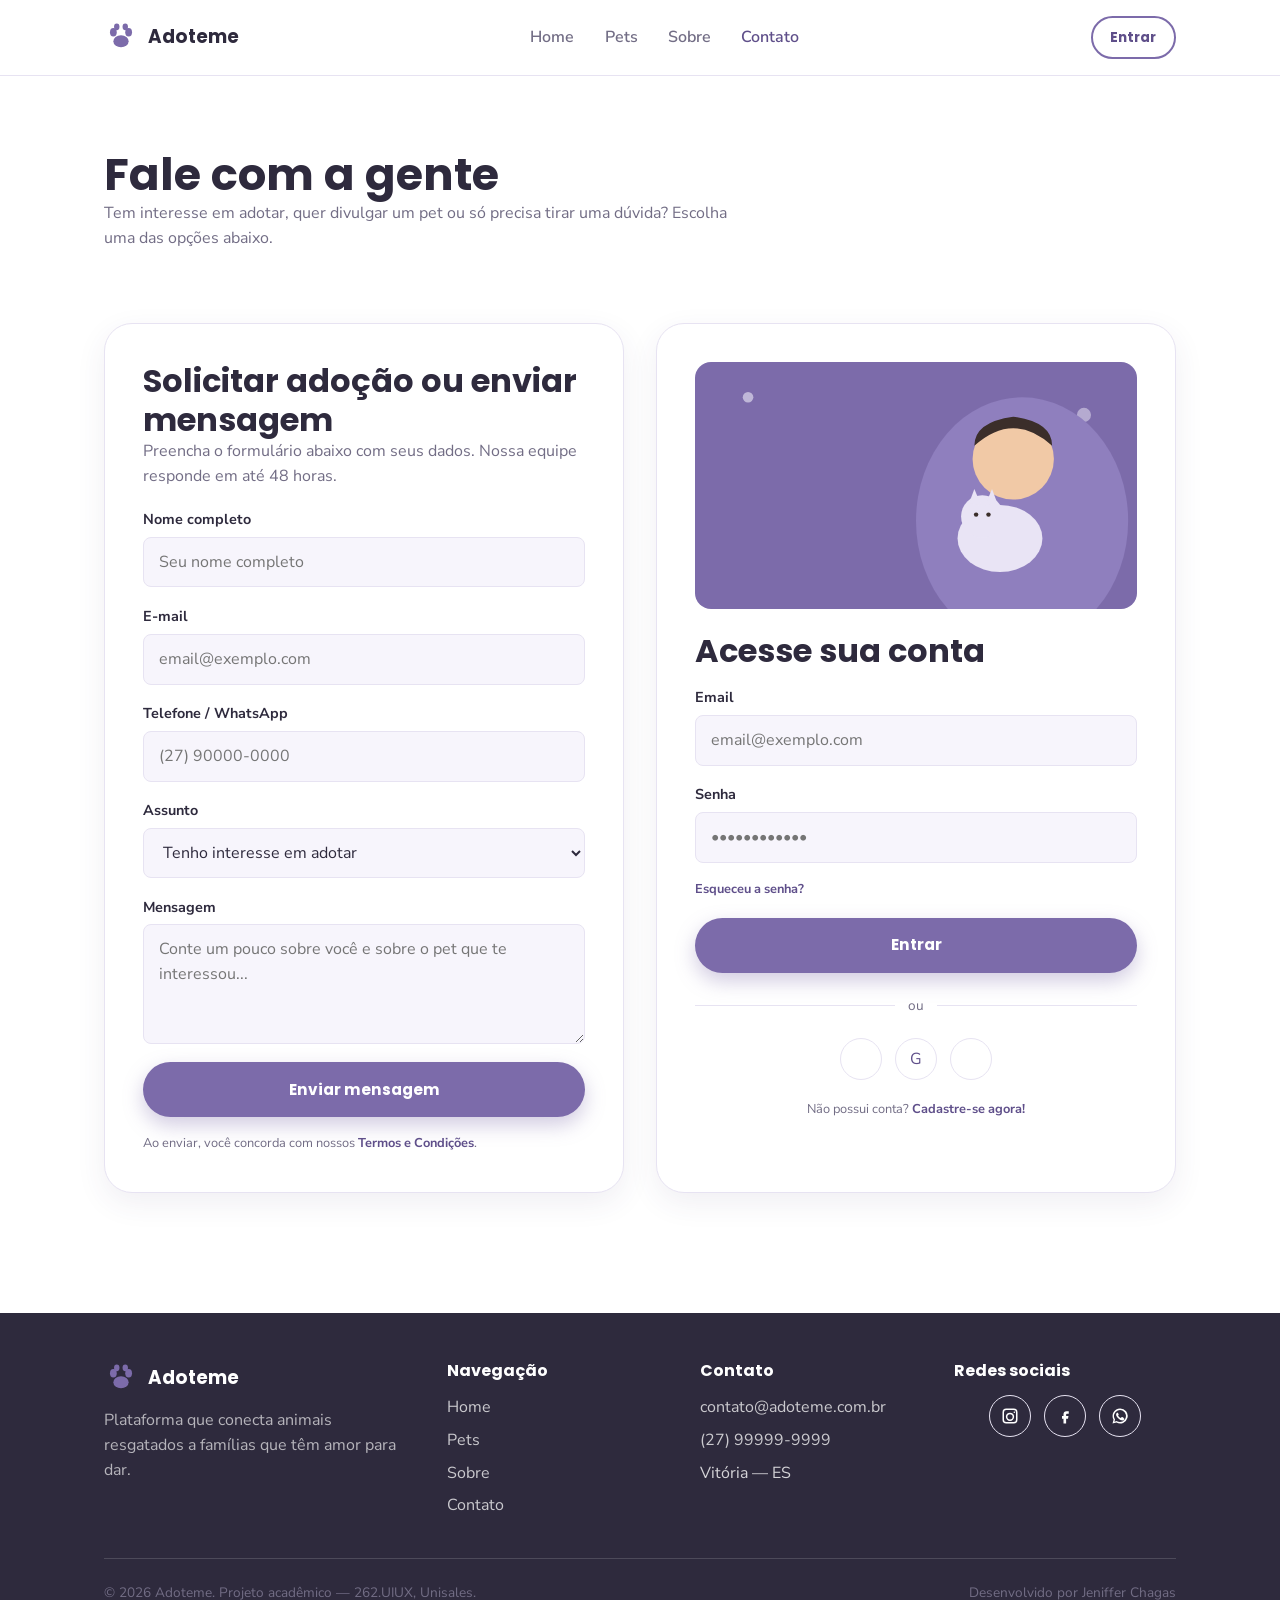
==== contato.html @ 253f96ed "feat: build contact page with adoption form and account access panel" ====
<!DOCTYPE html>
<html lang="pt-BR">
<head>
  <meta charset="UTF-8" />
  <meta name="viewport" content="width=device-width, initial-scale=1.0" />
  <title>Contato — Adoteme</title>
  <meta name="description" content="Fale com a equipe do Adoteme, envie sua solicitação de adoção ou acesse sua conta." />
  <link rel="icon" type="image/svg+xml" href="assets/img/favicon.svg" />
  <link rel="preconnect" href="https://fonts.googleapis.com" />
  <link href="https://fonts.googleapis.com/css2?family=Poppins:wght@600;700;800&family=Nunito+Sans:wght@400;600;700&display=swap" rel="stylesheet" />
  <link rel="stylesheet" href="style.css" />
</head>
<body>
  <a class="skip-link" href="#main">Pular para o conteúdo</a>

  <header class="site-header">
    <div class="container header-inner">
      <a class="brand" href="index.html">
        <img src="assets/img/logo.svg" alt="" />
        Adoteme
      </a>

      <input type="checkbox" id="nav-toggle" class="nav-toggle-checkbox" />

      <nav class="main-nav" aria-label="Navegação principal">
        <ul>
          <li><a href="index.html">Home</a></li>
          <li><a href="pets.html">Pets</a></li>
          <li><a href="sobre.html">Sobre</a></li>
          <li><a href="contato.html" aria-current="page">Contato</a></li>
        </ul>
      </nav>

      <div class="header-actions">
        <a class="btn btn-outline btn-sm" href="contato.html#entrar">Entrar</a>
        <label for="nav-toggle" class="nav-toggle" aria-label="Abrir menu">☰</label>
      </div>
    </div>
  </header>

  <main id="main">

    <section style="padding-bottom:0;">
      <div class="container">
        <h1>Fale com a gente</h1>
        <p>Tem interesse em adotar, quer divulgar um pet ou só precisa tirar uma dúvida? Escolha uma das opções abaixo.</p>
      </div>
    </section>

    <section>
      <div class="container two-col">

        <!-- Formulário de contato / interesse em adoção -->
        <div class="card-panel" id="adotar">
          <h2>Solicitar adoção ou enviar mensagem</h2>
          <p>Preencha o formulário abaixo com seus dados. Nossa equipe responde em até 48 horas.</p>

          <form class="form-grid" action="#" method="post" style="margin-top:1.2rem;">
            <div class="form-field">
              <label for="nome">Nome completo</label>
              <input type="text" id="nome" name="nome" placeholder="Seu nome completo" required />
            </div>

            <div class="form-field">
              <label for="email">E-mail</label>
              <input type="email" id="email" name="email" placeholder="email@exemplo.com" required />
            </div>

            <div class="form-field">
              <label for="telefone">Telefone / WhatsApp</label>
              <input type="tel" id="telefone" name="telefone" placeholder="(27) 90000-0000" />
            </div>

            <div class="form-field">
              <label for="assunto">Assunto</label>
              <select id="assunto" name="assunto">
                <option value="adocao">Tenho interesse em adotar</option>
                <option value="divulgar">Quero divulgar um pet</option>
                <option value="parceria">Parceria com ONG</option>
                <option value="duvida">Outra dúvida</option>
              </select>
            </div>

            <div class="form-field">
              <label for="mensagem">Mensagem</label>
              <textarea id="mensagem" name="mensagem" placeholder="Conte um pouco sobre você e sobre o pet que te interessou..."></textarea>
            </div>

            <button type="submit" class="btn btn-primary btn-block">Enviar mensagem</button>
            <p class="form-note">Ao enviar, você concorda com nossos <a href="#">Termos e Condições</a>.</p>
          </form>
        </div>

        <!-- Acesso à conta -->
        <div class="card-panel" id="entrar">
          <img src="assets/img/banner-illustration.svg" alt="" style="border-radius:16px;margin-bottom:1.4rem;" />

          <h2>Acesse sua conta</h2>

          <form class="form-grid" action="#" method="post" style="margin-top:1rem;">
            <div class="form-field">
              <label for="login-email">Email</label>
              <input type="email" id="login-email" name="login-email" placeholder="email@exemplo.com" />
            </div>
            <div class="form-field">
              <label for="login-senha">Senha</label>
              <input type="password" id="login-senha" name="login-senha" placeholder="••••••••••••" />
            </div>
            <p class="form-note"><a href="#">Esqueceu a senha?</a></p>
            <button type="submit" class="btn btn-primary btn-block">Entrar</button>
          </form>

          <div class="divider-or">ou</div>

          <div class="social-row">
            <a href="#" aria-label="Entrar com Facebook"><img src="assets/img/icon-facebook.svg" alt="" width="18" height="18" /></a>
            <a href="#" aria-label="Entrar com Google">G</a>
            <a href="#" aria-label="Entrar com Instagram"><img src="assets/img/icon-instagram.svg" alt="" width="18" height="18" /></a>
          </div>

          <p class="form-note" style="text-align:center;margin-top:1.2rem;">Não possui conta? <a href="#">Cadastre-se agora!</a></p>
        </div>

      </div>
    </section>

  </main>

  <footer class="site-footer">
    <div class="container">
      <div class="footer-grid">
        <div>
          <a class="brand" href="index.html">
            <img src="assets/img/logo.svg" alt="" />
            Adoteme
          </a>
          <p>Plataforma que conecta animais resgatados a famílias que têm amor para dar.</p>
        </div>
        <nav aria-label="Links do site">
          <h3>Navegação</h3>
          <ul class="footer-links">
            <li><a href="index.html">Home</a></li>
            <li><a href="pets.html">Pets</a></li>
            <li><a href="sobre.html">Sobre</a></li>
            <li><a href="contato.html">Contato</a></li>
          </ul>
        </nav>
        <div>
          <h3>Contato</h3>
          <ul class="footer-links">
            <li><a href="mailto:contato@adoteme.com.br">contato@adoteme.com.br</a></li>
            <li><a href="tel:+5527999999999">(27) 99999-9999</a></li>
            <li>Vitória — ES</li>
          </ul>
        </div>
        <div>
          <h3>Redes sociais</h3>
          <div class="social-row">
            <a href="#" aria-label="Adoteme no Instagram"><img src="assets/img/icon-instagram.svg" alt="" width="18" height="18" /></a>
            <a href="#" aria-label="Adoteme no Facebook"><img src="assets/img/icon-facebook.svg" alt="" width="18" height="18" /></a>
            <a href="#" aria-label="Adoteme no WhatsApp"><img src="assets/img/icon-whatsapp.svg" alt="" width="18" height="18" /></a>
          </div>
        </div>
      </div>
      <div class="footer-bottom">
        <p>&copy; 2026 Adoteme. Projeto acadêmico — 262.UIUX, Unisales.</p>
        <p>Desenvolvido por Jeniffer Chagas</p>
      </div>
    </div>
  </footer>
</body>
</html>
---- style.css ----
/* ==========================================================================
   262.UIUX — Adoteme
   Site estático que apresenta a interface do app/PWA Adoteme (adoção de
   animais). Arquivo único de estilos, organizado por seções comentadas.
   ========================================================================== */

/* --------------------------------------------------------------------------
   1. Reset
   -------------------------------------------------------------------------- */
* {
  margin: 0;
  padding: 0;
  box-sizing: border-box;
}

img {
  max-width: 100%;
  display: block;
}

a {
  color: inherit;
  text-decoration: none;
}

button,
input,
select,
textarea {
  font: inherit;
  color: inherit;
}

ul {
  list-style: none;
}

/* --------------------------------------------------------------------------
   2. Design tokens
   -------------------------------------------------------------------------- */
:root {
  /* cores — paleta extraída do design do Adoteme no Figma */
  --color-primary: #7c6baa;
  --color-primary-dark: #5f4f8a;
  --color-primary-light: #ede9f7;
  --color-surface: #ffffff;
  --color-surface-soft: #f7f5fc;
  --color-border: #e7e3f2;
  --color-text: #2e2a3d;
  --color-text-muted: #726d85;
  --color-heart: #e8544e;
  --color-cat: #f6c6be;
  --color-dog: #bfd9f2;
  --color-hamster: #f5d2a6;
  --color-success: #4caf7d;

  /* tipografia */
  --font-display: "Poppins", "Segoe UI", system-ui, sans-serif;
  --font-body: "Nunito Sans", "Segoe UI", system-ui, sans-serif;

  /* layout */
  --radius-sm: 8px;
  --radius-md: 16px;
  --radius-lg: 28px;
  --radius-pill: 999px;
  --shadow-card: 0 10px 30px rgba(60, 45, 100, 0.08);
  --max-width: 1120px;
}

/* --------------------------------------------------------------------------
   3. Base
   -------------------------------------------------------------------------- */
html {
  scroll-behavior: smooth;
}

body {
  font-family: var(--font-body);
  color: var(--color-text);
  background: var(--color-surface);
  line-height: 1.55;
}

h1,
h2,
h3,
h4 {
  font-family: var(--font-display);
  font-weight: 700;
  line-height: 1.2;
  color: var(--color-text);
}

h1 {
  font-size: clamp(2rem, 4vw, 2.8rem);
}

h2 {
  font-size: clamp(1.5rem, 3vw, 2rem);
}

h3 {
  font-size: 1.15rem;
}

p {
  color: var(--color-text-muted);
  max-width: 65ch;
}

.container {
  width: 100%;
  max-width: var(--max-width);
  margin-inline: auto;
  padding-inline: 1.5rem;
}

section {
  padding-block: clamp(2.5rem, 6vw, 4.5rem);
}

/* foco visível para acessibilidade via teclado */
a:focus-visible,
button:focus-visible,
input:focus-visible,
select:focus-visible,
textarea:focus-visible {
  outline: 3px solid var(--color-primary-dark);
  outline-offset: 2px;
}

/* --------------------------------------------------------------------------
   4. Header / navegação (Flexbox)
   -------------------------------------------------------------------------- */
.site-header {
  position: sticky;
  top: 0;
  z-index: 20;
  background: var(--color-surface);
  border-bottom: 1px solid var(--color-border);
}

.site-header .container {
  display: flex;
  align-items: center;
  justify-content: space-between;
  gap: 1rem;
  padding-block: 1rem;
}

.brand {
  display: flex;
  align-items: center;
  gap: 0.6rem;
  font-family: var(--font-display);
  font-weight: 700;
  font-size: 1.15rem;
}

.brand img {
  width: 34px;
  height: 34px;
}

.main-nav ul {
  display: flex;
  align-items: center;
  gap: 1.9rem;
}

.main-nav a {
  font-weight: 600;
  color: var(--color-text-muted);
  transition: color 0.2s ease;
}

.main-nav a:hover,
.main-nav a[aria-current="page"] {
  color: var(--color-primary-dark);
}

/* menu mobile feito só com HTML/CSS (checkbox hack, sem JavaScript) */
.nav-toggle-checkbox {
  position: absolute;
  opacity: 0;
  pointer-events: none;
}

.nav-toggle {
  display: none;
  font-size: 1.6rem;
  line-height: 1;
  cursor: pointer;
}

.header-actions {
  display: flex;
  align-items: center;
  gap: 0.8rem;
}

/* --------------------------------------------------------------------------
   5. Botões
   -------------------------------------------------------------------------- */
.btn {
  display: inline-flex;
  align-items: center;
  justify-content: center;
  gap: 0.5rem;
  padding: 0.85rem 1.6rem;
  border-radius: var(--radius-pill);
  font-weight: 700;
  font-family: var(--font-display);
  font-size: 0.95rem;
  border: 2px solid transparent;
  cursor: pointer;
  transition: transform 0.15s ease, background-color 0.2s ease, box-shadow 0.2s ease;
}

.btn:hover {
  transform: translateY(-2px);
}

.btn-primary {
  background: var(--color-primary);
  color: #fff;
  box-shadow: 0 8px 20px rgba(124, 107, 170, 0.35);
}

.btn-primary:hover {
  background: var(--color-primary-dark);
}

.btn-outline {
  background: transparent;
  border-color: var(--color-primary);
  color: var(--color-primary-dark);
}

.btn-outline:hover {
  background: var(--color-primary-light);
}

.btn-block {
  width: 100%;
}

.btn-sm {
  padding: 0.55rem 1.1rem;
  font-size: 0.85rem;
}

/* --------------------------------------------------------------------------
   6. Hero
   -------------------------------------------------------------------------- */
.hero {
  padding-block: clamp(2.5rem, 7vw, 5rem);
}

.hero .container {
  display: grid;
  grid-template-columns: 1fr;
  gap: 2.5rem;
  align-items: center;
}

.hero-figure img {
  border-radius: var(--radius-lg);
  width: 100%;
  max-width: 420px;
  margin-inline: auto;
}

.hero-content {
  text-align: center;
}

.eyebrow-tag {
  display: inline-block;
  background: var(--color-primary-light);
  color: var(--color-primary-dark);
  padding: 0.35rem 0.9rem;
  border-radius: var(--radius-pill);
  font-weight: 700;
  font-size: 0.85rem;
  margin-bottom: 1rem;
}

.hero-content p {
  margin-inline: auto;
  margin-block: 1rem 1.8rem;
}

.hero-actions {
  display: flex;
  gap: 1rem;
  justify-content: center;
  flex-wrap: wrap;
}

/* --------------------------------------------------------------------------
   7. Busca
   -------------------------------------------------------------------------- */
.search-form {
  display: flex;
  gap: 0.6rem;
  background: var(--color-surface-soft);
  border: 1px solid var(--color-border);
  padding: 0.4rem;
  border-radius: var(--radius-pill);
  max-width: 560px;
  margin-inline: auto;
}

.search-form label {
  flex: 1;
}

.search-form input[type="search"] {
  width: 100%;
  border: none;
  background: transparent;
  padding: 0.6rem 1rem;
}

.search-form input[type="search"]:focus {
  outline: none;
}

.search-form .btn {
  padding: 0.7rem 1.1rem;
}

/* --------------------------------------------------------------------------
   8. Banner destaque
   -------------------------------------------------------------------------- */
.banner {
  background: var(--color-primary);
  border-radius: var(--radius-lg);
  overflow: hidden;
  color: #fff;
  display: grid;
  grid-template-columns: 1fr;
}

.banner-content {
  padding: clamp(1.8rem, 4vw, 3rem);
  display: flex;
  flex-direction: column;
  justify-content: center;
  gap: 1rem;
}

.banner-content h2 {
  color: #fff;
}

.banner-content p {
  color: rgba(255, 255, 255, 0.85);
}

.banner img {
  width: 100%;
  height: 100%;
  object-fit: cover;
  max-height: 260px;
}

/* --------------------------------------------------------------------------
   9. Categorias (Flexbox)
   -------------------------------------------------------------------------- */
.section-heading {
  display: flex;
  align-items: baseline;
  justify-content: space-between;
  gap: 1rem;
  margin-bottom: 1.4rem;
  flex-wrap: wrap;
}

.section-heading a {
  font-weight: 700;
  color: var(--color-primary-dark);
}

.category-list {
  display: flex;
  flex-wrap: wrap;
  gap: 0.9rem;
}

.category-chip {
  display: flex;
  align-items: center;
  gap: 0.6rem;
  background: var(--color-surface-soft);
  border: 1px solid var(--color-border);
  padding: 0.5rem 1.1rem 0.5rem 0.5rem;
  border-radius: var(--radius-pill);
  font-weight: 700;
  transition: box-shadow 0.2s ease, border-color 0.2s ease;
}

.category-chip img {
  width: 34px;
  height: 34px;
  border-radius: 50%;
}

.category-chip:hover,
.category-chip:focus-visible {
  border-color: var(--color-primary);
  box-shadow: var(--shadow-card);
}

/* --------------------------------------------------------------------------
   10. Grid de pets (CSS Grid)
   -------------------------------------------------------------------------- */
.pet-grid {
  display: grid;
  grid-template-columns: repeat(auto-fill, minmax(230px, 1fr));
  gap: 1.6rem;
}

.pet-card {
  background: var(--color-surface);
  border: 1px solid var(--color-border);
  border-radius: var(--radius-md);
  overflow: hidden;
  box-shadow: var(--shadow-card);
  transition: transform 0.2s ease, box-shadow 0.2s ease;
  display: flex;
  flex-direction: column;
}

.pet-card:hover {
  transform: translateY(-4px);
  box-shadow: 0 16px 34px rgba(60, 45, 100, 0.14);
}

.pet-card-media {
  position: relative;
}

.pet-card-media img {
  width: 100%;
  aspect-ratio: 5 / 4;
  object-fit: cover;
}

.favorite-btn {
  position: absolute;
  top: 0.7rem;
  right: 0.7rem;
  width: 36px;
  height: 36px;
  border-radius: 50%;
  border: none;
  background: rgba(255, 255, 255, 0.92);
  display: grid;
  place-items: center;
  cursor: pointer;
  font-size: 1.1rem;
  color: var(--color-heart);
  transition: transform 0.15s ease;
}

.favorite-btn:hover {
  transform: scale(1.12);
}

.pet-card-body {
  padding: 1rem 1.1rem 1.2rem;
  display: flex;
  flex-direction: column;
  gap: 0.3rem;
  flex: 1;
}

.pet-card-body h3 {
  display: flex;
  align-items: center;
  justify-content: space-between;
}

.pet-tag {
  font-size: 0.7rem;
  font-weight: 700;
  color: var(--color-primary-dark);
  background: var(--color-primary-light);
  padding: 0.15rem 0.5rem;
  border-radius: var(--radius-pill);
}

.pet-location {
  font-size: 0.85rem;
  color: var(--color-text-muted);
  display: flex;
  align-items: center;
  gap: 0.3rem;
}

.pet-card-body .btn {
  margin-top: 0.6rem;
}

/* --------------------------------------------------------------------------
   11. Como funciona (sequência numerada — só usada aqui, pois É um processo)
   -------------------------------------------------------------------------- */
.steps-list {
  display: grid;
  grid-template-columns: 1fr;
  gap: 1.6rem;
}

.step {
  display: flex;
  gap: 1rem;
  align-items: flex-start;
}

.step-number {
  flex-shrink: 0;
  width: 42px;
  height: 42px;
  border-radius: 50%;
  background: var(--color-primary);
  color: #fff;
  font-family: var(--font-display);
  font-weight: 700;
  display: grid;
  place-items: center;
}

/* --------------------------------------------------------------------------
   12. Filtros da página de catálogo
   -------------------------------------------------------------------------- */
.filters-bar {
  display: flex;
  flex-wrap: wrap;
  gap: 1rem;
  align-items: center;
  justify-content: space-between;
  margin-bottom: 2rem;
}

.filter-chip {
  border: 1px solid var(--color-border);
  background: var(--color-surface);
  padding: 0.5rem 1.1rem;
  border-radius: var(--radius-pill);
  font-weight: 700;
  cursor: pointer;
  transition: background 0.2s ease, color 0.2s ease;
}

.filter-chip:hover {
  background: var(--color-primary-light);
}

.filter-chip[aria-current="true"] {
  background: var(--color-primary);
  color: #fff;
}

/* --------------------------------------------------------------------------
   13. Tabela (thead / tbody / tfoot)
   -------------------------------------------------------------------------- */
.data-table-wrapper {
  overflow-x: auto;
  border: 1px solid var(--color-border);
  border-radius: var(--radius-md);
}

table.data-table {
  width: 100%;
  border-collapse: collapse;
  min-width: 480px;
}

.data-table caption {
  text-align: left;
  padding: 1rem 1.2rem 0;
  font-weight: 700;
  font-family: var(--font-display);
}

.data-table th,
.data-table td {
  text-align: left;
  padding: 0.9rem 1.2rem;
  border-bottom: 1px solid var(--color-border);
}

.data-table thead th {
  background: var(--color-surface-soft);
  font-family: var(--font-display);
  font-size: 0.9rem;
}

.data-table tbody tr:hover {
  background: var(--color-primary-light);
}

.data-table tfoot td {
  font-weight: 700;
  border-bottom: none;
  background: var(--color-surface-soft);
}

/* --------------------------------------------------------------------------
   14. Página de detalhe do pet
   -------------------------------------------------------------------------- */
.pet-detail {
  display: grid;
  grid-template-columns: 1fr;
  gap: 2.5rem;
  align-items: start;
}

.pet-detail-media {
  position: relative;
  border-radius: var(--radius-lg);
  overflow: hidden;
}

.pet-detail-media img {
  width: 100%;
  aspect-ratio: 4 / 3;
  object-fit: cover;
}

.icon-btn {
  position: absolute;
  top: 1rem;
  width: 40px;
  height: 40px;
  border-radius: 50%;
  border: none;
  background: rgba(255, 255, 255, 0.92);
  display: grid;
  place-items: center;
  cursor: pointer;
  font-size: 1.1rem;
  transition: transform 0.15s ease;
}

.icon-btn:hover {
  transform: scale(1.1);
}

.icon-btn.back {
  left: 1rem;
}

.icon-btn.fav {
  right: 1rem;
  color: var(--color-heart);
}

.pet-detail-location {
  color: var(--color-text-muted);
  margin-bottom: 1.2rem;
}

.pet-attributes {
  display: grid;
  grid-template-columns: repeat(2, 1fr);
  gap: 0.8rem;
  margin-bottom: 1.6rem;
}

.pet-attribute {
  border: 1px solid var(--color-border);
  border-radius: var(--radius-sm);
  padding: 0.7rem 0.9rem;
  text-align: center;
}

.pet-attribute strong {
  display: block;
  font-family: var(--font-display);
}

.pet-attribute span {
  font-size: 0.78rem;
  color: var(--color-text-muted);
}

.owner-card {
  display: flex;
  align-items: center;
  gap: 0.8rem;
  border: 1px solid var(--color-border);
  border-radius: var(--radius-md);
  padding: 0.9rem 1.1rem;
  margin-bottom: 1.4rem;
}

.owner-card img {
  width: 46px;
  height: 46px;
  border-radius: 50%;
}

.owner-card .owner-info {
  flex: 1;
}

.owner-card .owner-info span {
  display: block;
  font-size: 0.8rem;
  color: var(--color-text-muted);
}

.owner-card .owner-actions {
  display: flex;
  gap: 0.5rem;
}

.owner-card .owner-actions a {
  width: 38px;
  height: 38px;
  border-radius: 50%;
  background: var(--color-primary-light);
  color: var(--color-primary-dark);
  display: grid;
  place-items: center;
  transition: background 0.2s ease;
}

.owner-card .owner-actions a:hover {
  background: var(--color-primary);
  color: #fff;
}

/* --------------------------------------------------------------------------
   15. Formulários
   -------------------------------------------------------------------------- */
.form-grid {
  display: grid;
  grid-template-columns: 1fr;
  gap: 1.1rem;
}

.form-field {
  display: flex;
  flex-direction: column;
  gap: 0.4rem;
}

.form-field label {
  font-weight: 700;
  font-size: 0.9rem;
}

.form-field input,
.form-field select,
.form-field textarea {
  border: 1px solid var(--color-border);
  border-radius: var(--radius-sm);
  padding: 0.75rem 0.9rem;
  background: var(--color-surface-soft);
  transition: border-color 0.2s ease, background 0.2s ease;
}

.form-field input:focus,
.form-field select:focus,
.form-field textarea:focus {
  border-color: var(--color-primary);
  background: var(--color-surface);
  outline: none;
}

.form-field textarea {
  resize: vertical;
  min-height: 120px;
}

.form-note {
  font-size: 0.8rem;
}

.form-note a {
  color: var(--color-primary-dark);
  font-weight: 700;
}

.card-panel {
  background: var(--color-surface);
  border: 1px solid var(--color-border);
  border-radius: var(--radius-lg);
  padding: clamp(1.5rem, 4vw, 2.4rem);
  box-shadow: var(--shadow-card);
}

.two-col {
  display: grid;
  grid-template-columns: 1fr;
  gap: 2rem;
}

.divider-or {
  display: flex;
  align-items: center;
  gap: 0.8rem;
  color: var(--color-text-muted);
  font-size: 0.85rem;
  margin-block: 1.4rem;
}

.divider-or::before,
.divider-or::after {
  content: "";
  flex: 1;
  height: 1px;
  background: var(--color-border);
}

.social-row {
  display: flex;
  gap: 0.8rem;
  justify-content: center;
}

.social-row a {
  width: 42px;
  height: 42px;
  border-radius: 50%;
  border: 1px solid var(--color-border);
  display: grid;
  place-items: center;
  color: var(--color-primary-dark);
  transition: background 0.2s ease, border-color 0.2s ease;
}

.social-row a svg {
  width: 18px;
  height: 18px;
}

.social-row a:hover {
  background: var(--color-primary-light);
  border-color: var(--color-primary);
}

/* --------------------------------------------------------------------------
   16. Sobre — missão / valores
   -------------------------------------------------------------------------- */
.value-grid {
  display: grid;
  grid-template-columns: 1fr;
  gap: 1.4rem;
}

.value-card {
  border: 1px solid var(--color-border);
  border-radius: var(--radius-md);
  padding: 1.4rem;
}

.value-card h3 {
  margin-bottom: 0.5rem;
}

.stat-row {
  display: grid;
  grid-template-columns: repeat(2, 1fr);
  gap: 1.4rem;
  text-align: center;
  margin-bottom: 2.4rem;
}

.stat-row strong {
  display: block;
  font-family: var(--font-display);
  font-size: 2rem;
  color: var(--color-primary-dark);
}

.stat-row span {
  color: var(--color-text-muted);
  font-size: 0.9rem;
}

/* --------------------------------------------------------------------------
   17. Faixa CTA
   -------------------------------------------------------------------------- */
.cta-band {
  background: var(--color-surface-soft);
  border-radius: var(--radius-lg);
  padding: clamp(2rem, 5vw, 3rem);
  text-align: center;
}

.cta-band .btn {
  margin-top: 1.2rem;
}

/* --------------------------------------------------------------------------
   18. Rodapé
   -------------------------------------------------------------------------- */
.site-footer {
  background: var(--color-text);
  color: rgba(255, 255, 255, 0.8);
  padding-block: 3rem 1.5rem;
  margin-top: 3rem;
}

.footer-grid {
  display: grid;
  grid-template-columns: 1fr;
  gap: 2rem;
  margin-bottom: 2rem;
}

.footer-grid h3 {
  color: #fff;
  font-size: 1rem;
  margin-bottom: 0.9rem;
}

.footer-grid .brand {
  color: #fff;
  margin-bottom: 0.8rem;
}

.footer-grid p {
  color: rgba(255, 255, 255, 0.65);
}

.footer-links li {
  margin-bottom: 0.5rem;
}

.footer-links a {
  color: rgba(255, 255, 255, 0.75);
  transition: color 0.2s ease;
}

.footer-links a:hover {
  color: #fff;
}

.footer-bottom {
  border-top: 1px solid rgba(255, 255, 255, 0.15);
  padding-top: 1.4rem;
  display: flex;
  flex-direction: column;
  gap: 0.8rem;
  align-items: center;
  text-align: center;
  font-size: 0.85rem;
  color: rgba(255, 255, 255, 0.6);
}

/* --------------------------------------------------------------------------
   19. Utilitário: pular para o conteúdo (acessibilidade)
   -------------------------------------------------------------------------- */
.skip-link {
  position: absolute;
  left: -999px;
  top: auto;
  background: var(--color-primary);
  color: #fff;
  padding: 0.8rem 1.2rem;
  border-radius: var(--radius-sm);
  z-index: 50;
}

.skip-link:focus {
  left: 1rem;
  top: 1rem;
}

/* --------------------------------------------------------------------------
   20. Responsividade — breakpoint tablet/desktop (Media Queries)
   -------------------------------------------------------------------------- */
@media (min-width: 768px) {
  .hero .container {
    grid-template-columns: 1fr 1fr;
    text-align: left;
  }

  .hero-content {
    text-align: left;
    order: 1;
  }

  .hero-figure {
    order: 2;
  }

  .hero-actions {
    justify-content: flex-start;
  }

  .search-form {
    margin-inline: 0;
  }

  .banner {
    grid-template-columns: 1.1fr 0.9fr;
  }

  .steps-list {
    grid-template-columns: repeat(3, 1fr);
  }

  .value-grid {
    grid-template-columns: repeat(3, 1fr);
  }

  .stat-row {
    grid-template-columns: repeat(4, 1fr);
  }

  .pet-detail {
    grid-template-columns: 1fr 1fr;
  }

  .two-col {
    grid-template-columns: 1fr 1fr;
  }

  .footer-grid {
    grid-template-columns: 1.4fr 1fr 1fr 1fr;
  }

  .footer-bottom {
    flex-direction: row;
    justify-content: space-between;
    text-align: left;
  }
}

@media (max-width: 767px) {
  .nav-toggle {
    display: block;
  }

  .main-nav {
    position: absolute;
    top: 100%;
    left: 0;
    right: 0;
    background: var(--color-surface);
    border-bottom: 1px solid var(--color-border);
    padding: 1rem 1.5rem 1.4rem;
    display: none;
  }

  .nav-toggle-checkbox:checked ~ .main-nav {
    display: block;
  }

  .main-nav ul {
    flex-direction: column;
    align-items: flex-start;
    gap: 1rem;
  }
}

/* --------------------------------------------------------------------------
   21. Redução de movimento
   -------------------------------------------------------------------------- */
@media (prefers-reduced-motion: reduce) {
  * {
    transition: none !important;
    scroll-behavior: auto !important;
  }
}
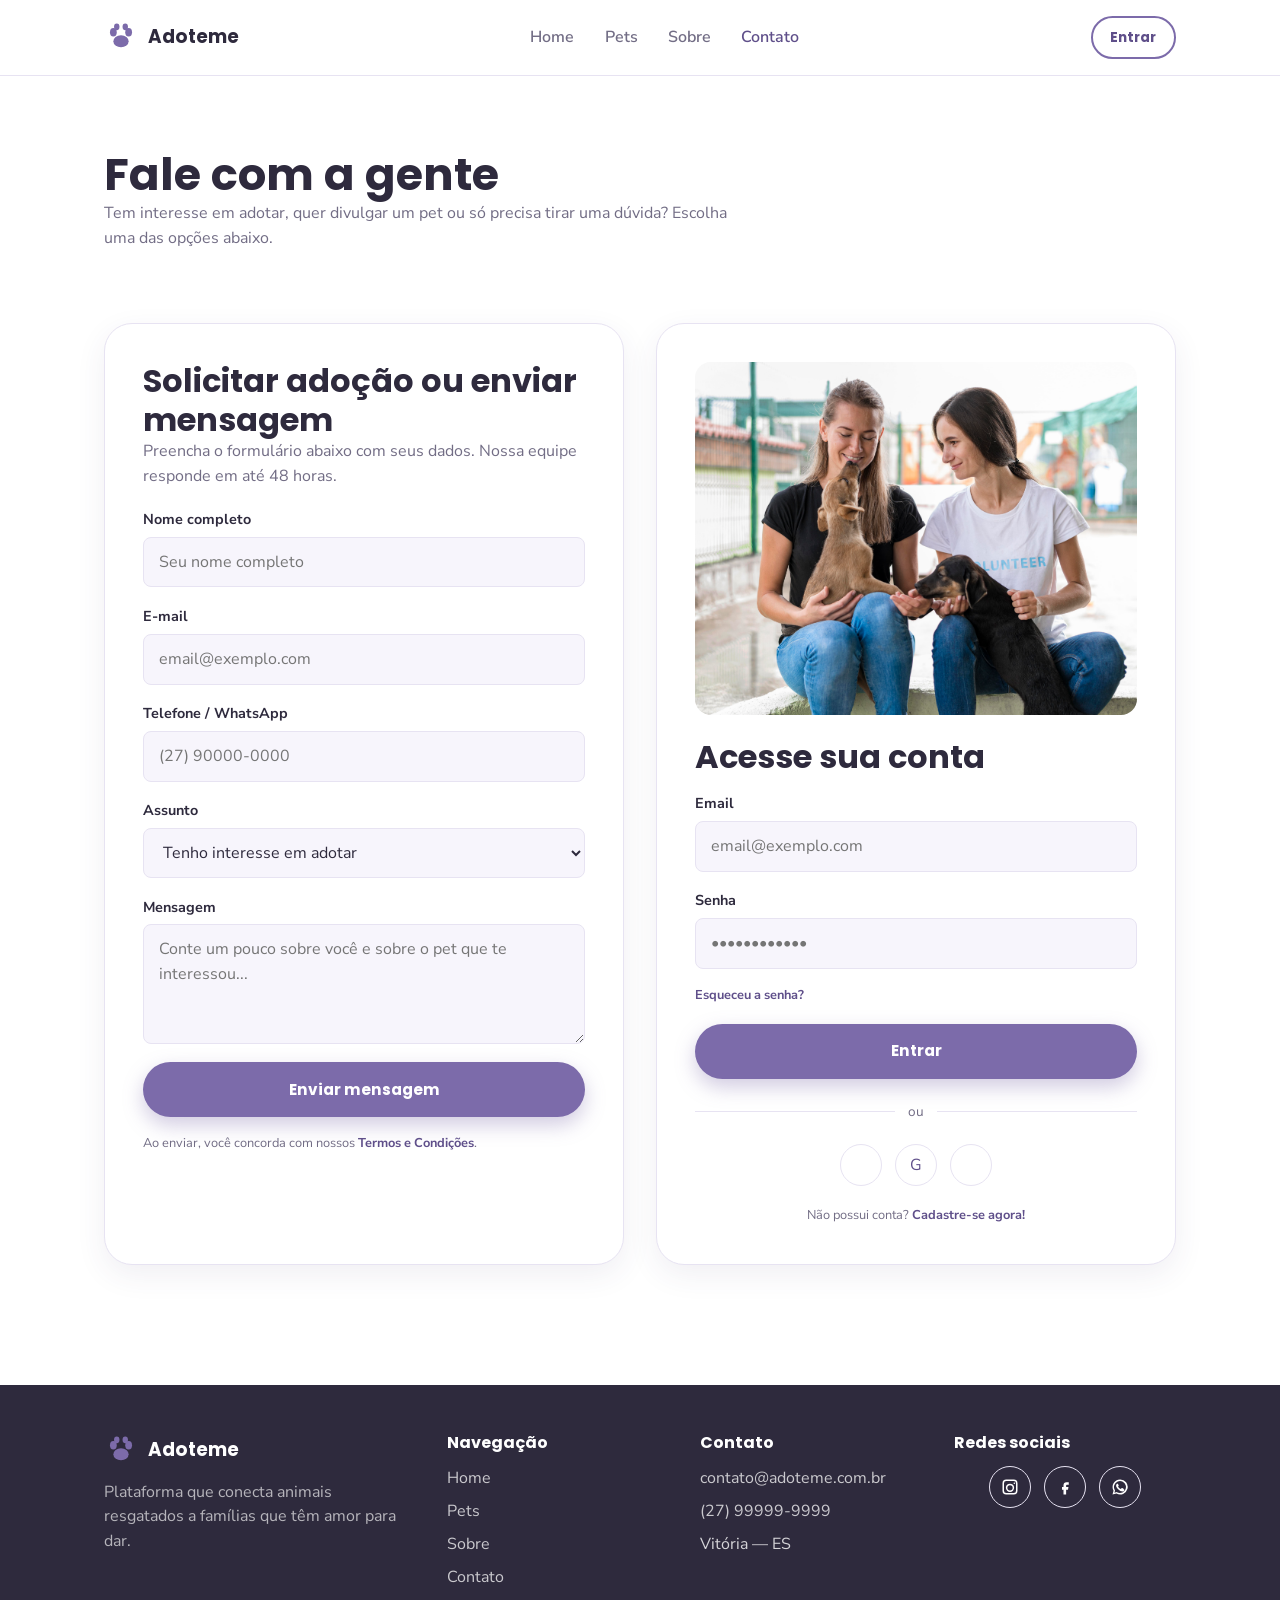
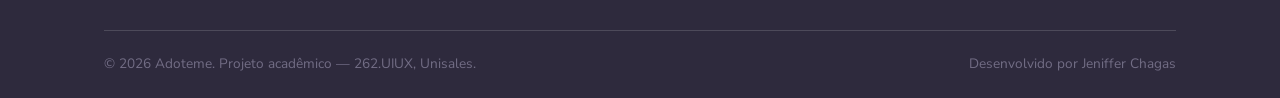
==== commit 20f136de: "feat: substitui ilustrações por fotos reais e ícones SVG por emojis Troca as ilustrações SVG de pets" ====
--- a/contato.html
+++ b/contato.html
@@ -33,7 +33,7 @@
 
       <div class="header-actions">
         <a class="btn btn-outline btn-sm" href="contato.html#entrar">Entrar</a>
-        <label for="nav-toggle" class="nav-toggle" aria-label="Abrir menu">☰</label>
+        <label for="nav-toggle" class="nav-toggle" aria-label="Abrir menu"><svg width="24" height="24" viewBox="0 0 24 24" fill="none" stroke="currentColor" stroke-width="2" stroke-linecap="round" stroke-linejoin="round" aria-hidden="true"><line x1="3" y1="6" x2="21" y2="6"/><line x1="3" y1="12" x2="21" y2="12"/><line x1="3" y1="18" x2="21" y2="18"/></svg></label>
       </div>
     </div>
   </header>
@@ -93,7 +93,7 @@
 
         <!-- Acesso à conta -->
         <div class="card-panel" id="entrar">
-          <img src="assets/img/banner-illustration.svg" alt="" style="border-radius:16px;margin-bottom:1.4rem;" />
+          <img src="assets/img/women-shelter-playing-with-cute-rescue-dogs.jpg" alt="" style="border-radius:16px;margin-bottom:1.4rem;width:100%;object-fit:cover;" />
 
           <h2>Acesse sua conta</h2>
 
--- a/style.css
+++ b/style.css
@@ -214,7 +214,10 @@
   font-size: 0.95rem;
   border: 2px solid transparent;
   cursor: pointer;
-  transition: transform 0.15s ease, background-color 0.2s ease, box-shadow 0.2s ease;
+  transition:
+    transform 0.15s ease,
+    background-color 0.2s ease,
+    box-shadow 0.2s ease;
 }
 
 .btn:hover {
@@ -265,7 +268,7 @@
 }
 
 .hero-figure img {
-  border-radius: var(--radius-lg);
+  border-radius: 13rem 0 2rem 0;
   width: 100%;
   max-width: 420px;
   margin-inline: auto;
@@ -398,7 +401,9 @@
   padding: 0.5rem 1.1rem 0.5rem 0.5rem;
   border-radius: var(--radius-pill);
   font-weight: 700;
-  transition: box-shadow 0.2s ease, border-color 0.2s ease;
+  transition:
+    box-shadow 0.2s ease,
+    border-color 0.2s ease;
 }
 
 .category-chip img {
@@ -428,7 +433,9 @@
   border-radius: var(--radius-md);
   overflow: hidden;
   box-shadow: var(--shadow-card);
-  transition: transform 0.2s ease, box-shadow 0.2s ease;
+  transition:
+    transform 0.2s ease,
+    box-shadow 0.2s ease;
   display: flex;
   flex-direction: column;
 }
@@ -551,7 +558,9 @@
   border-radius: var(--radius-pill);
   font-weight: 700;
   cursor: pointer;
-  transition: background 0.2s ease, color 0.2s ease;
+  transition:
+    background 0.2s ease,
+    color 0.2s ease;
 }
 
 .filter-chip:hover {
@@ -701,6 +710,7 @@
   width: 46px;
   height: 46px;
   border-radius: 50%;
+  object-fit: cover;
 }
 
 .owner-card .owner-info {
@@ -761,7 +771,9 @@
   border-radius: var(--radius-sm);
   padding: 0.75rem 0.9rem;
   background: var(--color-surface-soft);
-  transition: border-color 0.2s ease, background 0.2s ease;
+  transition:
+    border-color 0.2s ease,
+    background 0.2s ease;
 }
 
 .form-field input:focus,
@@ -831,7 +843,9 @@
   display: grid;
   place-items: center;
   color: var(--color-primary-dark);
-  transition: background 0.2s ease, border-color 0.2s ease;
+  transition:
+    background 0.2s ease,
+    border-color 0.2s ease;
 }
 
 .social-row a svg {
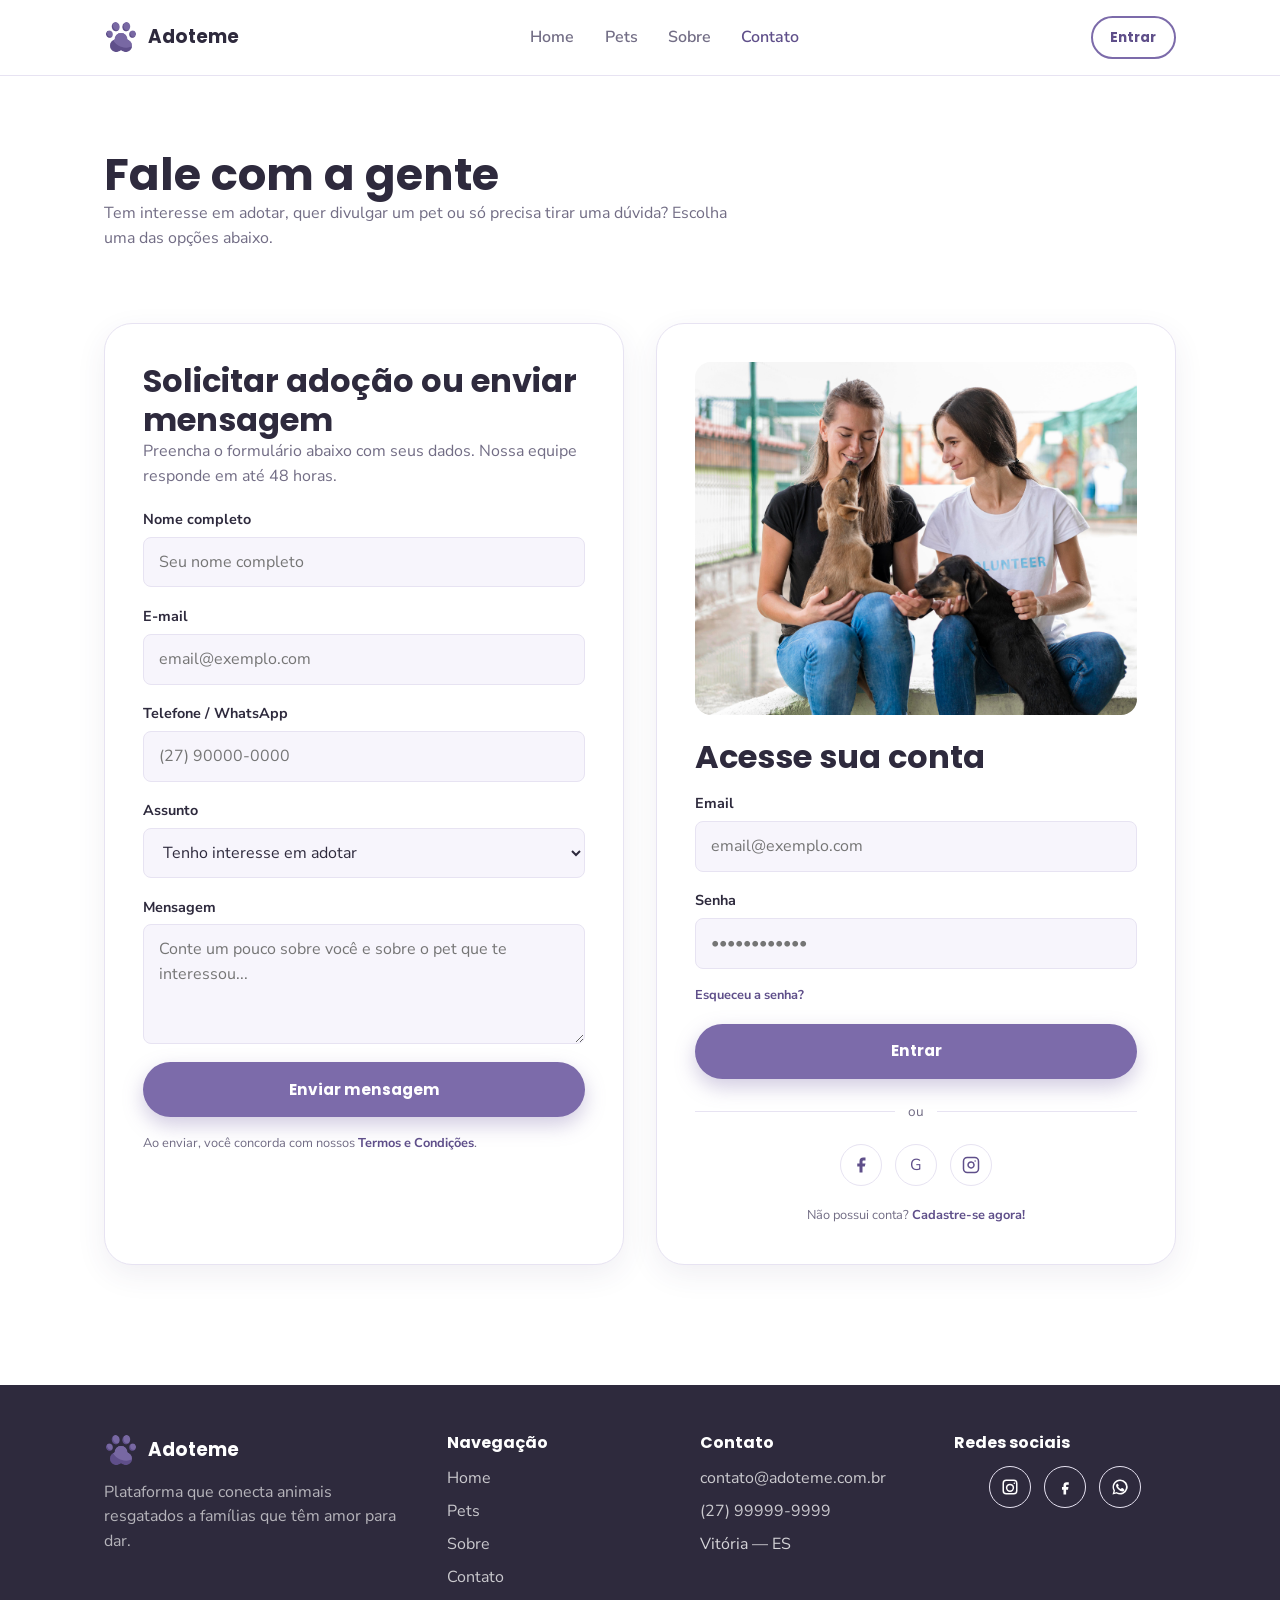
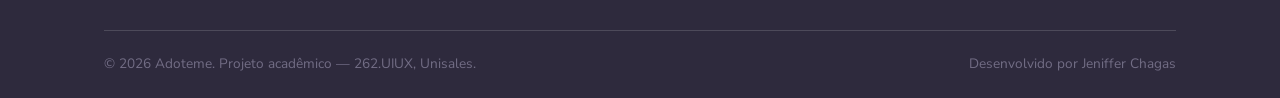
==== commit c1ffc32a: "feat: atualiza logo/favicon nas páginas e ajusta ícones de contato Atualiza as referências de logo.s" ====
--- a/contato.html
+++ b/contato.html
@@ -5,7 +5,7 @@
   <meta name="viewport" content="width=device-width, initial-scale=1.0" />
   <title>Contato — Adoteme</title>
   <meta name="description" content="Fale com a equipe do Adoteme, envie sua solicitação de adoção ou acesse sua conta." />
-  <link rel="icon" type="image/svg+xml" href="assets/img/favicon.svg" />
+  <link rel="icon" type="image/png" href="assets/img/favicon.png" />
   <link rel="preconnect" href="https://fonts.googleapis.com" />
   <link href="https://fonts.googleapis.com/css2?family=Poppins:wght@600;700;800&family=Nunito+Sans:wght@400;600;700&display=swap" rel="stylesheet" />
   <link rel="stylesheet" href="style.css" />
@@ -16,7 +16,7 @@
   <header class="site-header">
     <div class="container header-inner">
       <a class="brand" href="index.html">
-        <img src="assets/img/logo.svg" alt="" />
+        <img src="assets/img/logo.png" alt="" />
         Adoteme
       </a>
 
@@ -113,9 +113,9 @@
           <div class="divider-or">ou</div>
 
           <div class="social-row">
-            <a href="#" aria-label="Entrar com Facebook"><img src="assets/img/icon-facebook.svg" alt="" width="18" height="18" /></a>
+            <a href="#" aria-label="Entrar com Facebook"><svg width="18" height="18" viewBox="0 0 24 24" fill="currentColor" aria-hidden="true"><path d="M18 2h-3a5 5 0 0 0-5 5v3H7v4h3v8h4v-8h3l1-4h-4V7a1 1 0 0 1 1-1h3z"/></svg></a>
             <a href="#" aria-label="Entrar com Google">G</a>
-            <a href="#" aria-label="Entrar com Instagram"><img src="assets/img/icon-instagram.svg" alt="" width="18" height="18" /></a>
+            <a href="#" aria-label="Entrar com Instagram"><svg width="18" height="18" viewBox="0 0 24 24" fill="none" stroke="currentColor" stroke-width="2" stroke-linecap="round" stroke-linejoin="round" aria-hidden="true"><rect x="2" y="2" width="20" height="20" rx="5" ry="5"/><path d="M16 11.37A4 4 0 1 1 12.63 8 4 4 0 0 1 16 11.37z"/><line x1="17.5" y1="6.5" x2="17.51" y2="6.5"/></svg></a>
           </div>
 
           <p class="form-note" style="text-align:center;margin-top:1.2rem;">Não possui conta? <a href="#">Cadastre-se agora!</a></p>
@@ -131,7 +131,7 @@
       <div class="footer-grid">
         <div>
           <a class="brand" href="index.html">
-            <img src="assets/img/logo.svg" alt="" />
+            <img src="assets/img/logo.png" alt="" />
             Adoteme
           </a>
           <p>Plataforma que conecta animais resgatados a famílias que têm amor para dar.</p>
--- a/style.css
+++ b/style.css
@@ -268,7 +268,7 @@
 }
 
 .hero-figure img {
-  border-radius: 13rem 0 2rem 0;
+  border-radius: 13rem 13rem 0 0;
   width: 100%;
   max-width: 420px;
   margin-inline: auto;
@@ -279,7 +279,9 @@
 }
 
 .eyebrow-tag {
-  display: inline-block;
+  display: inline-flex;
+  align-items: center;
+  gap: 0.4rem;
   background: var(--color-primary-light);
   color: var(--color-primary-dark);
   padding: 0.35rem 0.9rem;
@@ -366,7 +368,7 @@
   width: 100%;
   height: 100%;
   object-fit: cover;
-  max-height: 260px;
+  border-radius: 12rem 0 0;
 }
 
 /* --------------------------------------------------------------------------
